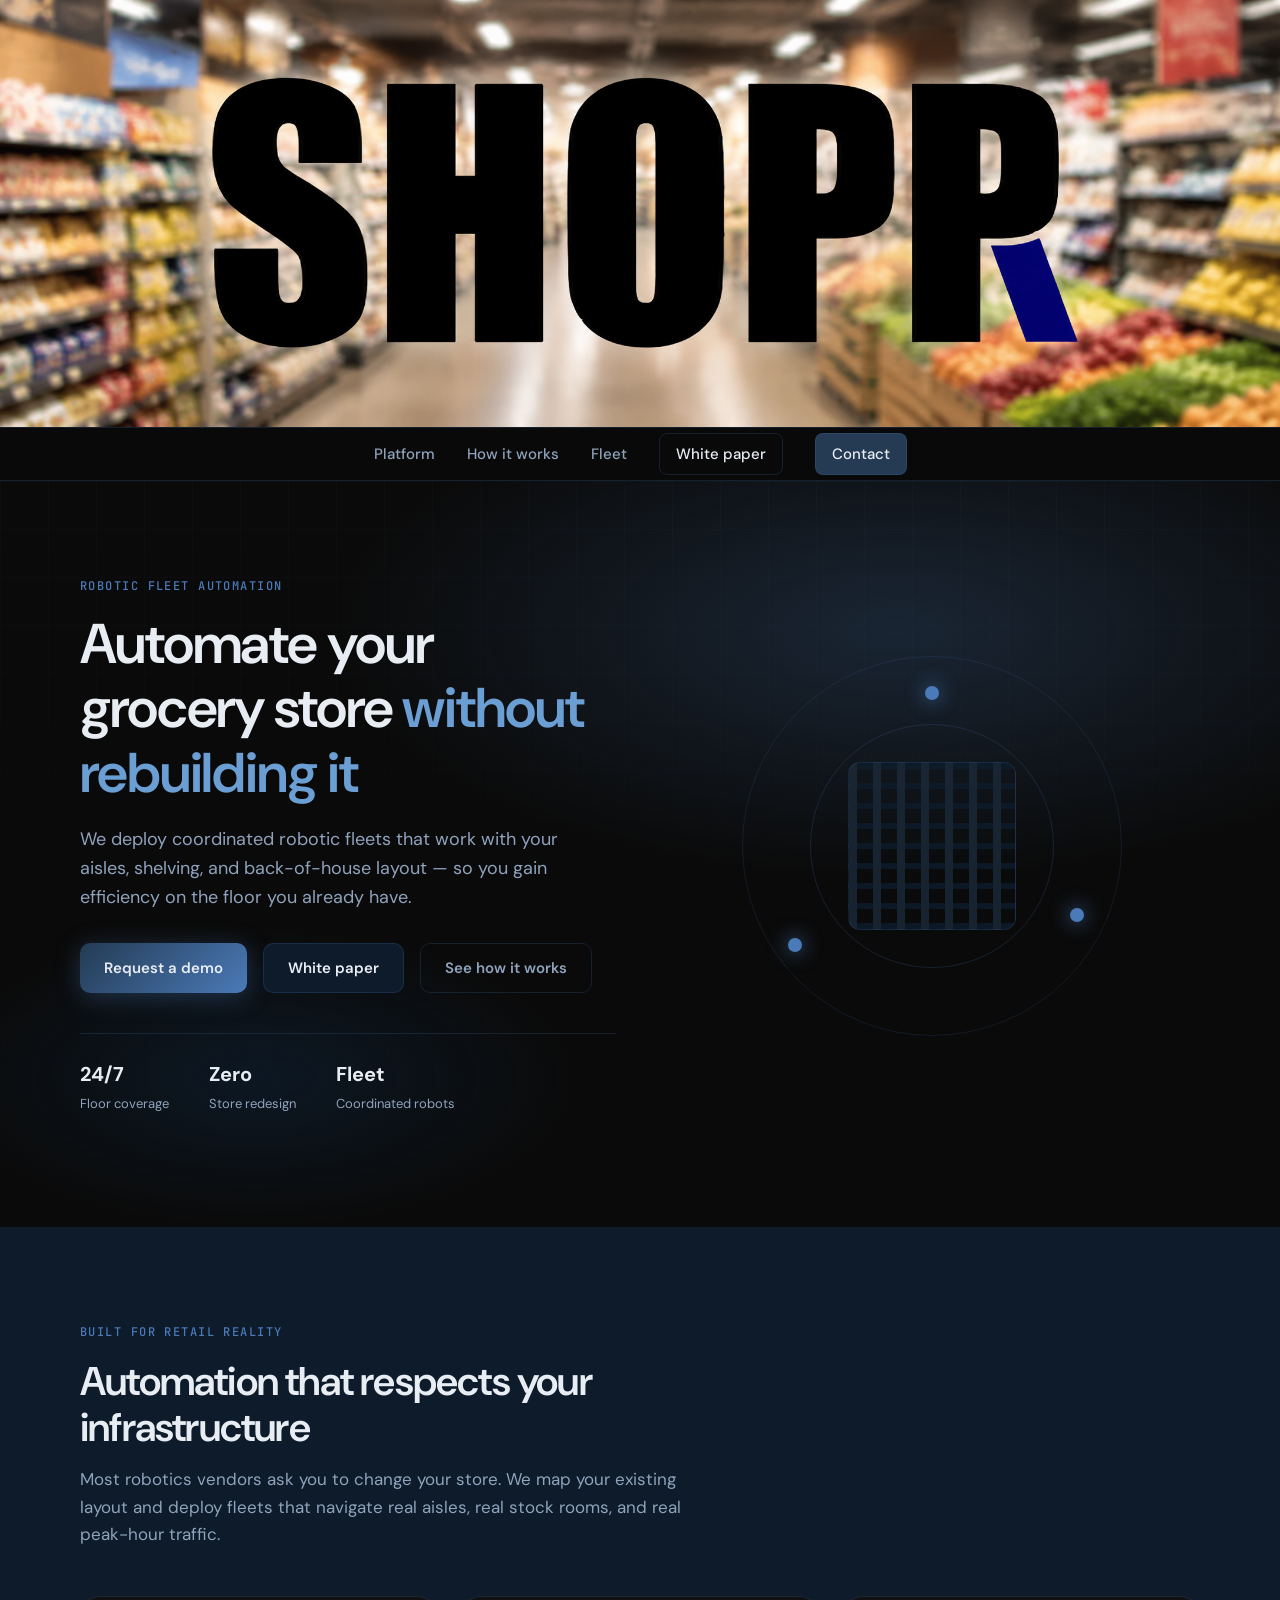
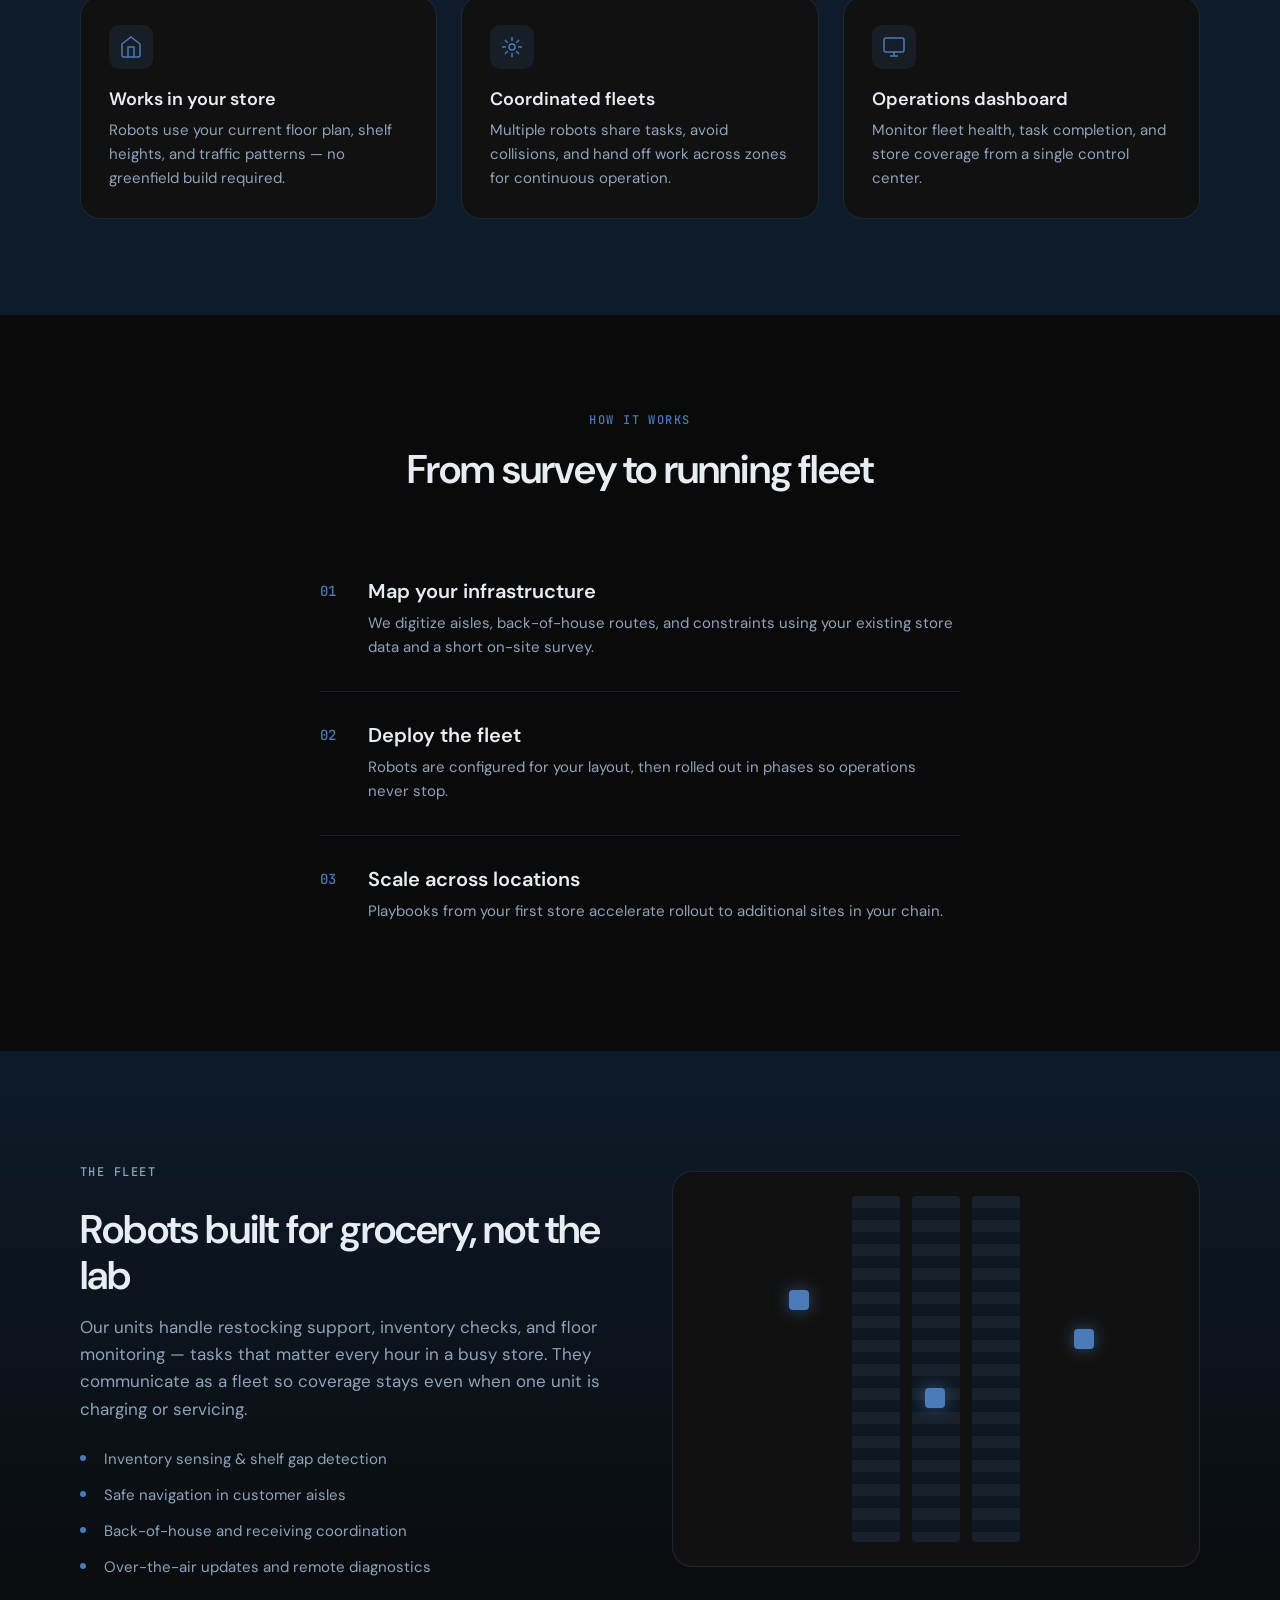
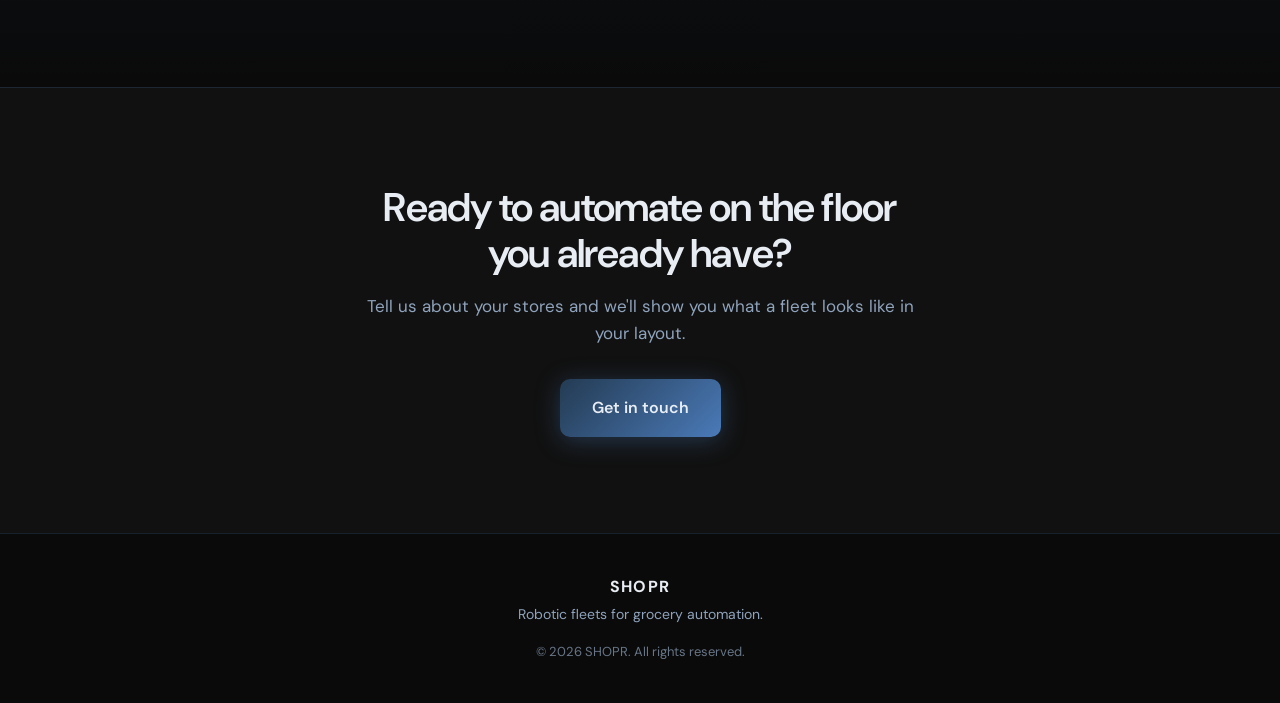
==== index.html @ 8c03ddd5 "Initial commit: SHOPR homepage" ====
<!DOCTYPE html>
<html lang="en">
<head>
  <meta charset="UTF-8" />
  <meta name="viewport" content="width=device-width, initial-scale=1.0" />
  <meta name="description" content="Robotic fleets that automate grocery stores using your existing infrastructure — no rebuild required." />
  <title>SHOPR — Grocery Automation Robotics</title>
  <link rel="preconnect" href="https://fonts.googleapis.com" />
  <link rel="preconnect" href="https://fonts.gstatic.com" crossorigin />
  <link href="https://fonts.googleapis.com/css2?family=DM+Sans:ital,opsz,wght@0,9..40,400;0,9..40,500;0,9..40,600;0,9..40,700;1,9..40,400&family=JetBrains+Mono:wght@400;500&display=swap" rel="stylesheet" />
  <link rel="stylesheet" href="styles.css" />
</head>
<body>
  <header class="site-header">
    <a href="/" class="header-banner" aria-label="SHOPR home">
      <img
        src="assets/logo-header.png"
        alt="SHOPR — grocery automation robotics"
        class="header-logo"
        width="2172"
        height="724"
      />
    </a>
    <div class="header-nav">
      <div class="header-inner">
        <nav class="main-nav" aria-label="Main navigation">
          <a href="#platform">Platform</a>
          <a href="#how-it-works">How it works</a>
          <a href="#fleet">Fleet</a>
          <a
            href="assets/shopr-whitepaper.pdf"
            class="nav-whitepaper"
            target="_blank"
            rel="noopener noreferrer"
          >White paper</a>
          <a href="#contact" class="nav-cta">Contact</a>
        </nav>
        <button type="button" class="menu-toggle" aria-label="Open menu" aria-expanded="false">
          <span></span>
          <span></span>
          <span></span>
        </button>
      </div>
    </div>
  </header>

  <main>
    <section class="hero">
      <div class="hero-grid">
        <div class="hero-content">
          <p class="eyebrow">Robotic fleet automation</p>
          <h1>Automate your grocery store <span class="highlight">without rebuilding it</span></h1>
          <p class="hero-lead">
            We deploy coordinated robotic fleets that work with your aisles, shelving, and back-of-house layout — so you gain efficiency on the floor you already have.
          </p>
          <div class="hero-actions">
            <a href="#contact" class="btn btn-primary">Request a demo</a>
            <a
              href="assets/shopr-whitepaper.pdf"
              class="btn btn-whitepaper"
              target="_blank"
              rel="noopener noreferrer"
            >White paper</a>
            <a href="#how-it-works" class="btn btn-ghost">See how it works</a>
          </div>
          <ul class="hero-stats" aria-label="Key metrics">
            <li>
              <strong>24/7</strong>
              <span>Floor coverage</span>
            </li>
            <li>
              <strong>Zero</strong>
              <span>Store redesign</span>
            </li>
            <li>
              <strong>Fleet</strong>
              <span>Coordinated robots</span>
            </li>
          </ul>
        </div>
        <div class="hero-visual" aria-hidden="true">
          <div class="hero-orbit">
            <div class="orbit-ring orbit-ring--outer"></div>
            <div class="orbit-ring orbit-ring--inner"></div>
            <div class="robot-node robot-node--1"></div>
            <div class="robot-node robot-node--2"></div>
            <div class="robot-node robot-node--3"></div>
            <div class="store-grid"></div>
          </div>
        </div>
      </div>
    </section>

    <section id="platform" class="section platform">
      <div class="container">
        <header class="section-header">
          <p class="eyebrow">Built for retail reality</p>
          <h2>Automation that respects your infrastructure</h2>
          <p class="section-lead">
            Most robotics vendors ask you to change your store. We map your existing layout and deploy fleets that navigate real aisles, real stock rooms, and real peak-hour traffic.
          </p>
        </header>
        <div class="card-grid">
          <article class="feature-card">
            <div class="card-icon" aria-hidden="true">
              <svg viewBox="0 0 24 24" fill="none" stroke="currentColor" stroke-width="1.5"><path d="M3 9l9-7 9 7v11a2 2 0 01-2 2H5a2 2 0 01-2-2z"/><polyline points="9 22 9 12 15 12 15 22"/></svg>
            </div>
            <h3>Works in your store</h3>
            <p>Robots use your current floor plan, shelf heights, and traffic patterns — no greenfield build required.</p>
          </article>
          <article class="feature-card">
            <div class="card-icon" aria-hidden="true">
              <svg viewBox="0 0 24 24" fill="none" stroke="currentColor" stroke-width="1.5"><circle cx="12" cy="12" r="3"/><path d="M12 2v4M12 18v4M4.93 4.93l2.83 2.83M16.24 16.24l2.83 2.83M2 12h4M18 12h4M4.93 19.07l2.83-2.83M16.24 7.76l2.83-2.83"/></svg>
            </div>
            <h3>Coordinated fleets</h3>
            <p>Multiple robots share tasks, avoid collisions, and hand off work across zones for continuous operation.</p>
          </article>
          <article class="feature-card">
            <div class="card-icon" aria-hidden="true">
              <svg viewBox="0 0 24 24" fill="none" stroke="currentColor" stroke-width="1.5"><rect x="2" y="3" width="20" height="14" rx="2"/><line x1="8" y1="21" x2="16" y2="21"/><line x1="12" y1="17" x2="12" y2="21"/></svg>
            </div>
            <h3>Operations dashboard</h3>
            <p>Monitor fleet health, task completion, and store coverage from a single control center.</p>
          </article>
        </div>
      </div>
    </section>

    <section id="how-it-works" class="section how-it-works">
      <div class="container">
        <header class="section-header section-header--center">
          <p class="eyebrow">How it works</p>
          <h2>From survey to running fleet</h2>
        </header>
        <ol class="steps">
          <li class="step">
            <span class="step-num">01</span>
            <div>
              <h3>Map your infrastructure</h3>
              <p>We digitize aisles, back-of-house routes, and constraints using your existing store data and a short on-site survey.</p>
            </div>
          </li>
          <li class="step">
            <span class="step-num">02</span>
            <div>
              <h3>Deploy the fleet</h3>
              <p>Robots are configured for your layout, then rolled out in phases so operations never stop.</p>
            </div>
          </li>
          <li class="step">
            <span class="step-num">03</span>
            <div>
              <h3>Scale across locations</h3>
              <p>Playbooks from your first store accelerate rollout to additional sites in your chain.</p>
            </div>
          </li>
        </ol>
      </div>
    </section>

    <section id="fleet" class="section fleet">
      <div class="container fleet-layout">
        <div class="fleet-copy">
          <p class="eyebrow">The fleet</p>
          <h2>Robots built for grocery, not the lab</h2>
          <p>
            Our units handle restocking support, inventory checks, and floor monitoring — tasks that matter every hour in a busy store. They communicate as a fleet so coverage stays even when one unit is charging or servicing.
          </p>
          <ul class="fleet-list">
            <li>Inventory sensing &amp; shelf gap detection</li>
            <li>Safe navigation in customer aisles</li>
            <li>Back-of-house and receiving coordination</li>
            <li>Over-the-air updates and remote diagnostics</li>
          </ul>
        </div>
        <div class="fleet-diagram" aria-hidden="true">
          <div class="diagram-aisle"></div>
          <div class="diagram-aisle"></div>
          <div class="diagram-aisle"></div>
          <div class="diagram-robot diagram-robot--a"></div>
          <div class="diagram-robot diagram-robot--b"></div>
          <div class="diagram-robot diagram-robot--c"></div>
        </div>
      </div>
    </section>

    <section id="contact" class="section cta">
      <div class="container cta-inner">
        <h2>Ready to automate on the floor you already have?</h2>
        <p>Tell us about your stores and we'll show you what a fleet looks like in your layout.</p>
        <a href="mailto:hello@shopr.example" class="btn btn-primary btn-lg">Get in touch</a>
      </div>
    </section>
  </main>

  <footer class="site-footer">
    <div class="container footer-inner">
      <p class="footer-brand">SHOPR</p>
      <p class="footer-tagline">Robotic fleets for grocery automation.</p>
      <p class="footer-copy">&copy; <span id="year"></span> SHOPR. All rights reserved.</p>
    </div>
  </footer>

  <script src="script.js"></script>
</body>
</html>
---- styles.css ----
/* SHOPR — black & navy robotics homepage */

:root {
  --black: #0a0a0a;
  --black-soft: #111111;
  --navy: #0d1b2a;
  --navy-mid: #1b2838;
  --navy-light: #243b53;
  --navy-glow: #2d4a6f;
  --accent: #4a7ab8;
  --accent-bright: #6b9fd4;
  --text: #e8edf4;
  --text-muted: #8fa3bc;
  --border: rgba(74, 122, 184, 0.2);
  --header-nav-height: 52px;
  --container: min(1120px, 92vw);
  --radius: 12px;
  --radius-lg: 20px;
}

*,
*::before,
*::after {
  box-sizing: border-box;
}

html {
  scroll-behavior: smooth;
}

body {
  margin: 0;
  font-family: "DM Sans", system-ui, sans-serif;
  font-size: 1.0625rem;
  line-height: 1.6;
  color: var(--text);
  background: var(--black);
  -webkit-font-smoothing: antialiased;
}

img {
  max-width: 100%;
  height: auto;
  display: block;
}

a {
  color: var(--accent-bright);
  text-decoration: none;
}

a:hover {
  text-decoration: underline;
}

.container {
  width: var(--container);
  margin-inline: auto;
}

/* Header — full-width banner logo + nav */
.site-header {
  background: var(--black);
  border-bottom: 1px solid var(--border);
}

.header-banner {
  display: block;
  width: 100%;
  background: var(--black);
  line-height: 0;
  text-decoration: none;
}

.header-banner:hover {
  text-decoration: none;
}

.header-logo {
  display: block;
  width: 100%;
  height: auto;
  aspect-ratio: 2172 / 724;
}

.header-nav {
  position: relative;
  background: rgba(10, 10, 10, 0.96);
  backdrop-filter: blur(12px);
  border-top: 1px solid var(--border);
}

.header-inner {
  display: flex;
  align-items: center;
  justify-content: center;
  gap: 1.5rem;
  max-width: var(--container);
  margin-inline: auto;
  padding: 0  clamp(1rem, 4vw, 2rem);
  min-height: var(--header-nav-height);
}

.main-nav {
  display: flex;
  align-items: center;
  gap: 2rem;
}

.main-nav a {
  color: var(--text-muted);
  font-size: 0.9375rem;
  font-weight: 500;
  text-decoration: none;
  transition: color 0.2s;
}

.main-nav a:hover {
  color: var(--text);
  text-decoration: none;
}

.main-nav .nav-whitepaper {
  color: var(--text);
  padding: 0.5rem 1rem;
  background: transparent;
  border-radius: 8px;
  border: 1px solid var(--border);
}

.main-nav .nav-whitepaper:hover {
  color: var(--text);
  background: var(--navy-mid);
  text-decoration: none;
}

.main-nav .nav-cta {
  color: var(--text);
  padding: 0.5rem 1rem;
  background: var(--navy-light);
  border-radius: 8px;
  border: 1px solid var(--border);
}

.main-nav .nav-cta:hover {
  background: var(--navy-glow);
}

.menu-toggle {
  display: none;
  flex-direction: column;
  gap: 5px;
  padding: 0.5rem;
  background: none;
  border: none;
  cursor: pointer;
}

.menu-toggle span {
  display: block;
  width: 22px;
  height: 2px;
  background: var(--text);
  border-radius: 1px;
}

/* Typography */
.eyebrow {
  font-family: "JetBrains Mono", monospace;
  font-size: 0.75rem;
  font-weight: 500;
  letter-spacing: 0.12em;
  text-transform: uppercase;
  color: var(--accent);
  margin: 0 0 1rem;
}

h1, h2, h3 {
  line-height: 1.15;
  font-weight: 600;
  margin: 0;
}

h1 {
  font-size: clamp(2.25rem, 5vw, 3.5rem);
  letter-spacing: -0.02em;
}

h2 {
  font-size: clamp(1.75rem, 3.5vw, 2.5rem);
  letter-spacing: -0.02em;
}

.highlight {
  color: var(--accent-bright);
}

/* Buttons */
.btn {
  display: inline-flex;
  align-items: center;
  justify-content: center;
  padding: 0.75rem 1.5rem;
  font-family: inherit;
  font-size: 0.9375rem;
  font-weight: 600;
  border-radius: 10px;
  text-decoration: none;
  transition: background 0.2s, transform 0.15s, box-shadow 0.2s;
  border: none;
  cursor: pointer;
}

.btn:hover {
  text-decoration: none;
  transform: translateY(-1px);
}

.btn-primary {
  background: linear-gradient(135deg, var(--navy-light) 0%, var(--accent) 100%);
  color: var(--text);
  box-shadow: 0 4px 24px rgba(74, 122, 184, 0.35);
}

.btn-primary:hover {
  box-shadow: 0 6px 32px rgba(74, 122, 184, 0.45);
}

.btn-ghost {
  background: transparent;
  color: var(--text-muted);
  border: 1px solid var(--border);
}

.btn-ghost:hover {
  color: var(--text);
  border-color: var(--navy-glow);
}

.btn-whitepaper {
  background: var(--navy);
  color: var(--text);
  border: 1px solid var(--border);
}

.btn-whitepaper:hover {
  background: var(--navy-light);
  border-color: var(--navy-glow);
}

.btn-lg {
  padding: 1rem 2rem;
  font-size: 1rem;
}

/* Hero */
.hero {
  position: relative;
  padding: clamp(3rem, 8vw, 6rem) clamp(1rem, 4vw, 2rem) clamp(4rem, 10vw, 7rem);
  background:
    radial-gradient(ellipse 80% 60% at 70% 20%, rgba(27, 40, 56, 0.9) 0%, transparent 55%),
    radial-gradient(ellipse 50% 40% at 20% 80%, rgba(13, 27, 42, 0.8) 0%, transparent 50%),
    var(--black);
  overflow: hidden;
}

.hero::before {
  content: "";
  position: absolute;
  inset: 0;
  background-image:
    linear-gradient(rgba(74, 122, 184, 0.04) 1px, transparent 1px),
    linear-gradient(90deg, rgba(74, 122, 184, 0.04) 1px, transparent 1px);
  background-size: 48px 48px;
  mask-image: linear-gradient(180deg, black 0%, transparent 85%);
  pointer-events: none;
}

.hero-grid {
  position: relative;
  display: grid;
  grid-template-columns: 1fr 1fr;
  gap: 3rem;
  align-items: center;
  max-width: var(--container);
  margin-inline: auto;
}

.hero-lead {
  font-size: 1.125rem;
  color: var(--text-muted);
  max-width: 32rem;
  margin: 1.25rem 0 2rem;
}

.hero-actions {
  display: flex;
  flex-wrap: wrap;
  gap: 1rem;
  margin-bottom: 2.5rem;
}

.hero-stats {
  display: flex;
  gap: 2.5rem;
  list-style: none;
  margin: 0;
  padding: 0;
  border-top: 1px solid var(--border);
  padding-top: 1.5rem;
}

.hero-stats li {
  display: flex;
  flex-direction: column;
  gap: 0.25rem;
}

.hero-stats strong {
  font-size: 1.25rem;
  color: var(--text);
}

.hero-stats span {
  font-size: 0.8125rem;
  color: var(--text-muted);
}

/* Hero visual */
.hero-visual {
  display: flex;
  justify-content: center;
  align-items: center;
}

.hero-orbit {
  position: relative;
  width: min(380px, 100%);
  aspect-ratio: 1;
}

.orbit-ring {
  position: absolute;
  inset: 10%;
  border: 1px solid var(--border);
  border-radius: 50%;
}

.orbit-ring--outer {
  inset: 0;
  border-color: rgba(74, 122, 184, 0.15);
  animation: spin 24s linear infinite;
}

.orbit-ring--inner {
  inset: 18%;
  animation: spin 16s linear infinite reverse;
}

.robot-node {
  position: absolute;
  width: 14px;
  height: 14px;
  background: var(--accent);
  border-radius: 50%;
  box-shadow: 0 0 20px var(--accent);
}

.robot-node--1 {
  top: 8%;
  left: 50%;
  transform: translateX(-50%);
  animation: pulse 2s ease-in-out infinite;
}

.robot-node--2 {
  bottom: 22%;
  left: 12%;
  animation: pulse 2s ease-in-out 0.4s infinite;
}

.robot-node--3 {
  bottom: 30%;
  right: 10%;
  animation: pulse 2s ease-in-out 0.8s infinite;
}

.store-grid {
  position: absolute;
  inset: 28%;
  background:
    repeating-linear-gradient(
      90deg,
      var(--navy-mid) 0,
      var(--navy-mid) 8px,
      transparent 8px,
      transparent 24px
    ),
    repeating-linear-gradient(
      0deg,
      var(--navy) 0,
      var(--navy) 6px,
      transparent 6px,
      transparent 20px
    );
  border-radius: var(--radius);
  border: 1px solid var(--border);
  opacity: 0.85;
}

@keyframes spin {
  to { transform: rotate(360deg); }
}

@keyframes pulse {
  0%, 100% { opacity: 1; transform: scale(1); }
  50% { opacity: 0.6; transform: scale(0.85); }
}

/* Sections */
.section {
  padding: clamp(4rem, 10vw, 6rem) clamp(1rem, 4vw, 2rem);
}

.section-header {
  max-width: 40rem;
  margin-bottom: 3rem;
}

.section-header--center {
  text-align: center;
  margin-inline: auto;
  margin-bottom: 3.5rem;
}

.section-lead {
  color: var(--text-muted);
  font-size: 1.0625rem;
  margin-top: 1rem;
}

.platform {
  background: var(--navy);
}

.card-grid {
  display: grid;
  grid-template-columns: repeat(3, 1fr);
  gap: 1.5rem;
}

.feature-card {
  padding: 1.75rem;
  background: var(--black-soft);
  border: 1px solid var(--border);
  border-radius: var(--radius-lg);
  transition: border-color 0.2s, transform 0.2s;
}

.feature-card:hover {
  border-color: var(--navy-glow);
  transform: translateY(-2px);
}

.card-icon {
  width: 44px;
  height: 44px;
  display: flex;
  align-items: center;
  justify-content: center;
  margin-bottom: 1.25rem;
  color: var(--accent);
  background: rgba(74, 122, 184, 0.12);
  border-radius: 10px;
}

.card-icon svg {
  width: 24px;
  height: 24px;
}

.feature-card h3 {
  font-size: 1.125rem;
  margin-bottom: 0.5rem;
}

.feature-card p {
  margin: 0;
  font-size: 0.9375rem;
  color: var(--text-muted);
}

/* Steps */
.how-it-works {
  background: var(--black);
}

.steps {
  list-style: none;
  margin: 0;
  padding: 0;
  display: grid;
  gap: 0;
  max-width: 640px;
  margin-inline: auto;
}

.step {
  display: grid;
  grid-template-columns: auto 1fr;
  gap: 1.5rem 2rem;
  padding: 2rem 0;
  border-bottom: 1px solid var(--border);
}

.step:last-child {
  border-bottom: none;
}

.step-num {
  font-family: "JetBrains Mono", monospace;
  font-size: 0.875rem;
  font-weight: 500;
  color: var(--accent);
}

.step h3 {
  font-size: 1.25rem;
  margin-bottom: 0.5rem;
}

.step p {
  margin: 0;
  color: var(--text-muted);
  font-size: 0.9375rem;
}

/* Fleet */
.fleet {
  background: linear-gradient(180deg, var(--navy) 0%, var(--black) 100%);
}

.fleet-layout {
  display: grid;
  grid-template-columns: 1fr 1fr;
  gap: 4rem;
  align-items: center;
}

.fleet-copy p {
  color: var(--text-muted);
  margin: 1rem 0 1.5rem;
}

.fleet-list {
  margin: 0;
  padding: 0;
  list-style: none;
}

.fleet-list li {
  position: relative;
  padding-left: 1.5rem;
  margin-bottom: 0.75rem;
  color: var(--text-muted);
  font-size: 0.9375rem;
}

.fleet-list li::before {
  content: "";
  position: absolute;
  left: 0;
  top: 0.55em;
  width: 6px;
  height: 6px;
  background: var(--accent);
  border-radius: 50%;
}

.fleet-diagram {
  position: relative;
  aspect-ratio: 4/3;
  background: var(--black-soft);
  border: 1px solid var(--border);
  border-radius: var(--radius-lg);
  padding: 1.5rem;
  display: flex;
  gap: 12px;
  align-items: stretch;
  justify-content: center;
}

.diagram-aisle {
  flex: 1;
  max-width: 48px;
  background: repeating-linear-gradient(
    180deg,
    var(--navy-mid) 0,
    var(--navy-mid) 12px,
    var(--navy) 12px,
    var(--navy) 24px
  );
  border-radius: 4px;
  opacity: 0.7;
}

.diagram-robot {
  position: absolute;
  width: 20px;
  height: 20px;
  background: var(--accent);
  border-radius: 4px;
  box-shadow: 0 0 16px rgba(74, 122, 184, 0.6);
}

.diagram-robot--a {
  top: 30%;
  left: 22%;
  animation: drift-a 4s ease-in-out infinite;
}

.diagram-robot--b {
  top: 55%;
  left: 48%;
  animation: drift-b 5s ease-in-out infinite;
}

.diagram-robot--c {
  top: 40%;
  right: 20%;
  animation: drift-c 4.5s ease-in-out infinite;
}

@keyframes drift-a {
  0%, 100% { transform: translate(0, 0); }
  50% { transform: translate(24px, 12px); }
}

@keyframes drift-b {
  0%, 100% { transform: translate(0, 0); }
  50% { transform: translate(-16px, -20px); }
}

@keyframes drift-c {
  0%, 100% { transform: translate(0, 0); }
  50% { transform: translate(-20px, 16px); }
}

/* CTA */
.cta {
  background: var(--black-soft);
  border-top: 1px solid var(--border);
}

.cta-inner {
  text-align: center;
  max-width: 36rem;
}

.cta-inner h2 {
  margin-bottom: 1rem;
}

.cta-inner p {
  color: var(--text-muted);
  margin-bottom: 2rem;
}

/* Footer */
.site-footer {
  padding: 2.5rem clamp(1rem, 4vw, 2rem);
  border-top: 1px solid var(--border);
  background: var(--black);
}

.footer-inner {
  text-align: center;
}

.footer-brand {
  font-size: 1rem;
  font-weight: 700;
  letter-spacing: 0.08em;
  margin: 0 0 0.25rem;
}

.footer-tagline {
  font-size: 0.875rem;
  color: var(--text-muted);
  margin: 0 0 1rem;
}

.footer-copy {
  font-size: 0.8125rem;
  color: var(--text-muted);
  opacity: 0.7;
  margin: 0;
}

/* Mobile */
@media (max-width: 900px) {
  .hero-grid,
  .fleet-layout {
    grid-template-columns: 1fr;
  }

  .hero-visual {
    order: -1;
    max-width: 320px;
    margin-inline: auto;
  }

  .card-grid {
    grid-template-columns: 1fr;
  }
}

@media (max-width: 640px) {
  .header-inner {
    justify-content: flex-end;
  }

  .main-nav {
    display: none;
    position: absolute;
    top: 100%;
    left: 0;
    right: 0;
    flex-direction: column;
    align-items: stretch;
    gap: 0;
    padding: 1rem;
    background: var(--black-soft);
    border-bottom: 1px solid var(--border);
  }

  .main-nav.is-open {
    display: flex;
  }

  .main-nav a {
    padding: 0.75rem 0;
    border-bottom: 1px solid var(--border);
  }

  .main-nav .nav-whitepaper,
  .main-nav .nav-cta {
    margin-top: 0.5rem;
    text-align: center;
  }

  .menu-toggle {
    display: flex;
  }

  .hero-stats {
    flex-direction: column;
    gap: 1rem;
  }
}
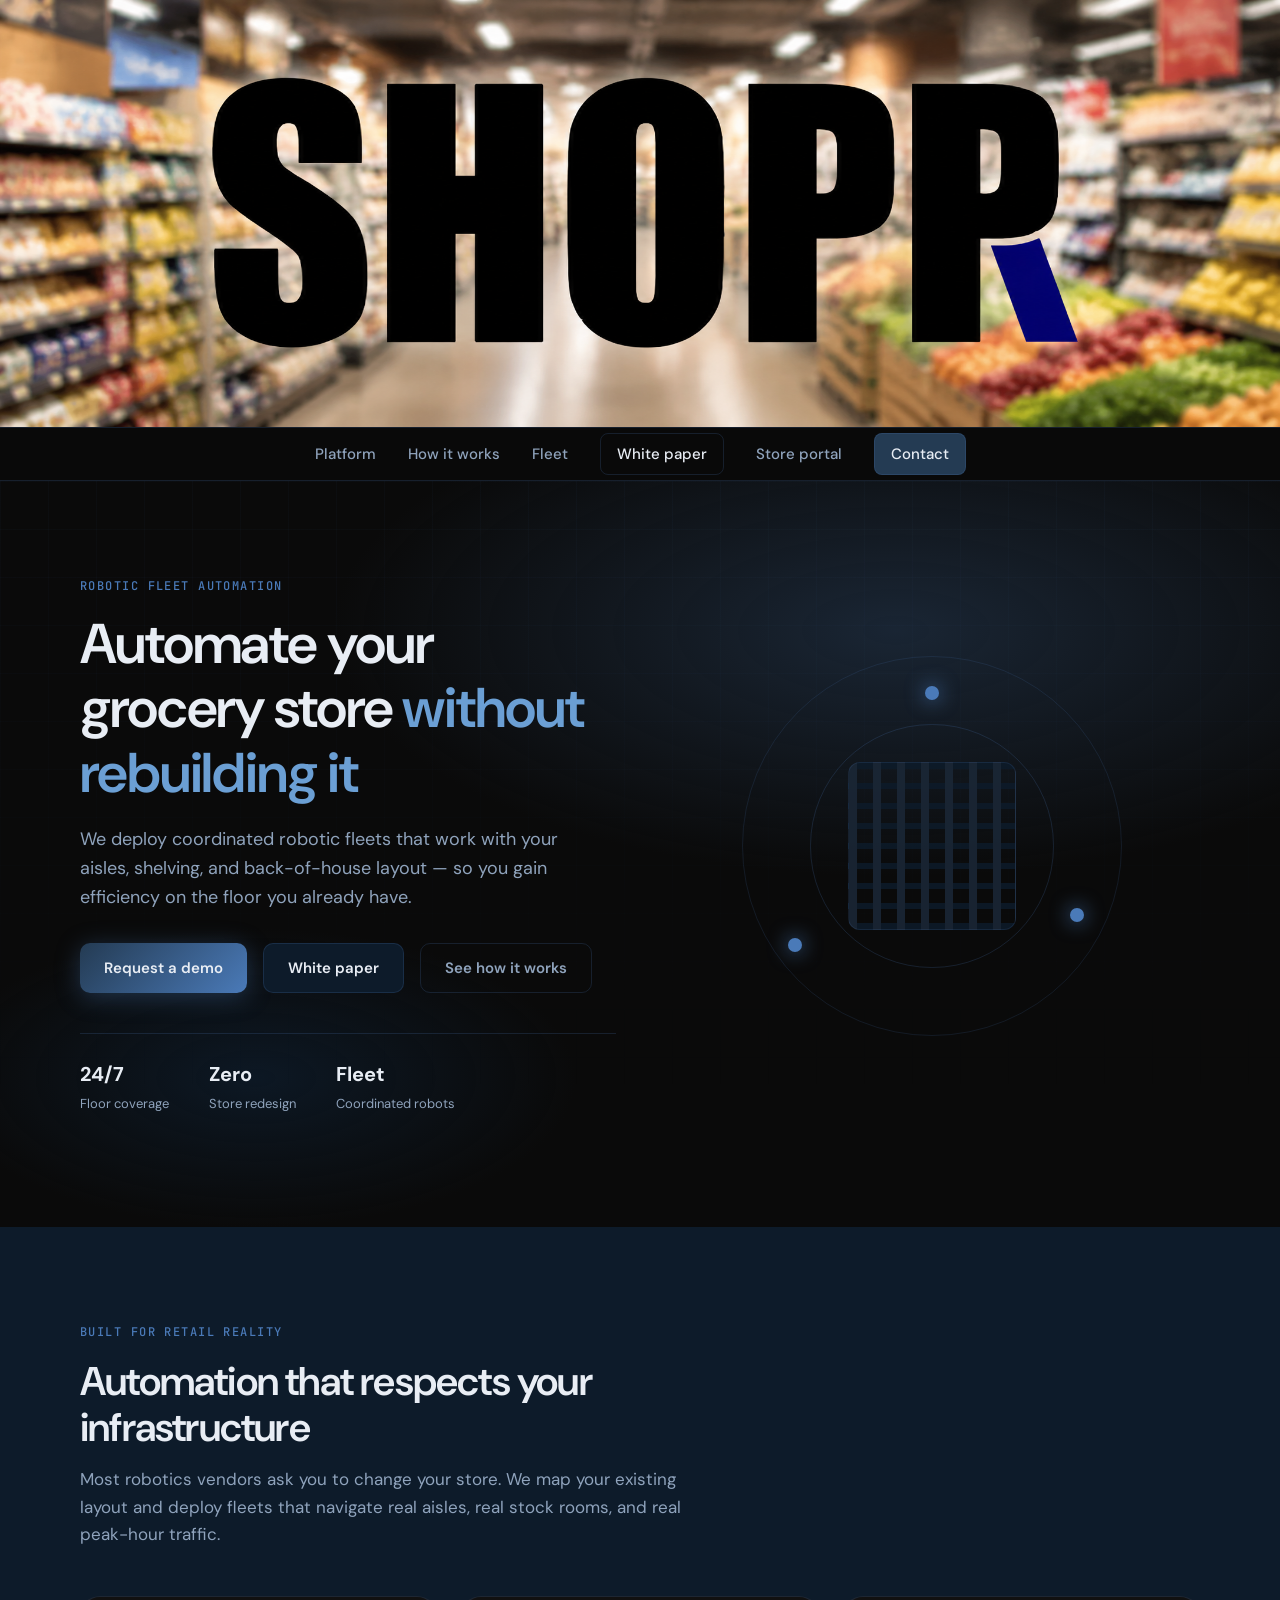
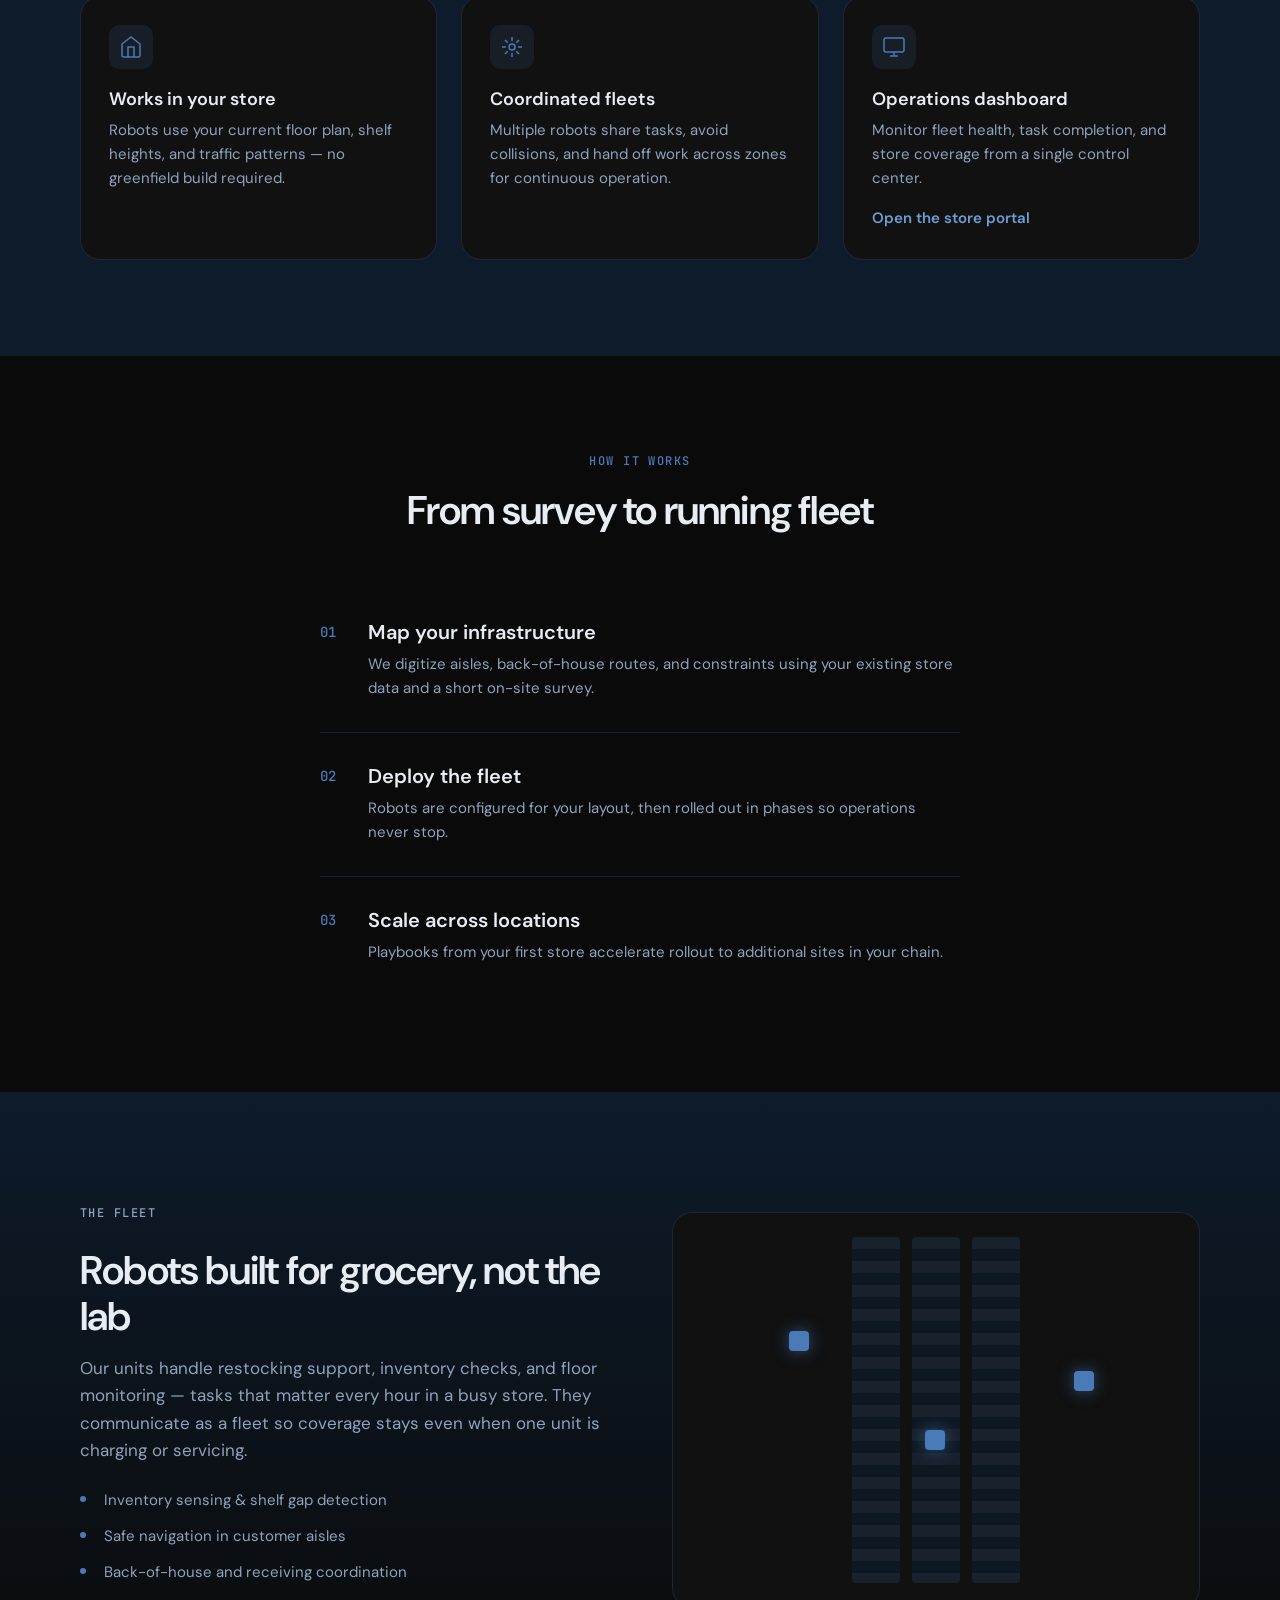
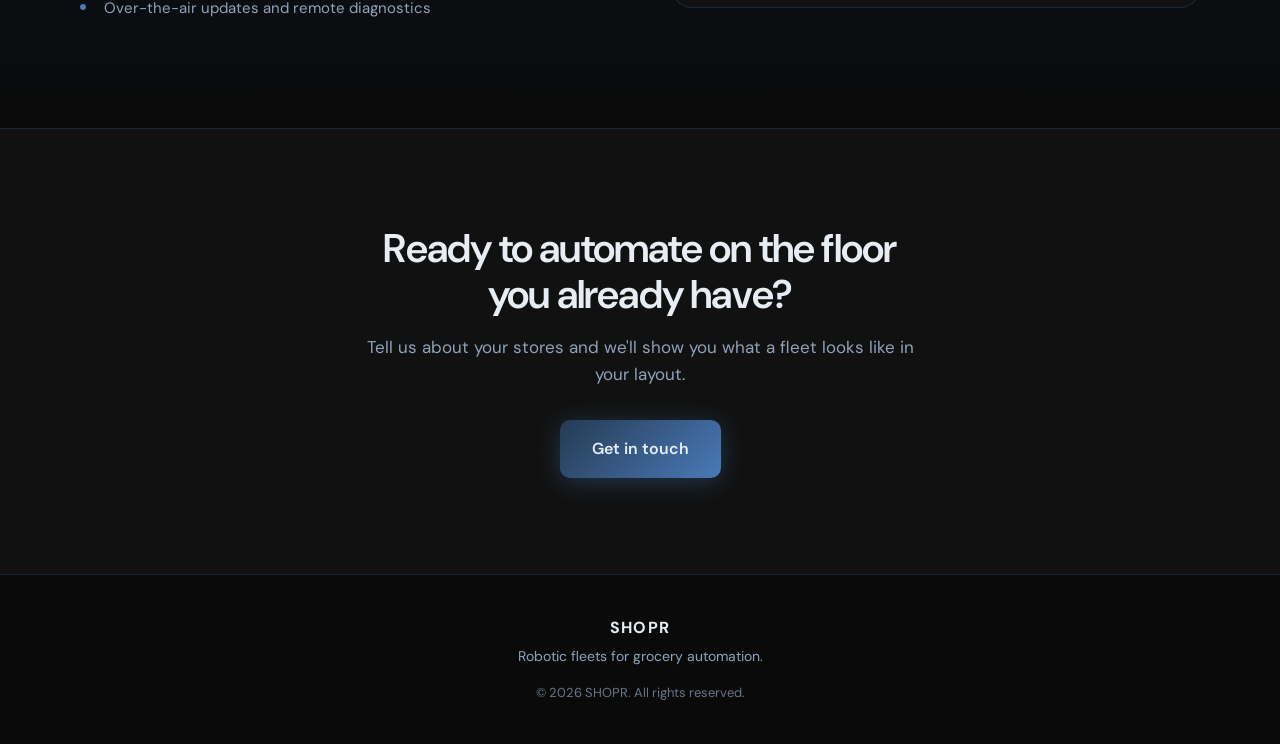
==== commit ff65783b: "Add store owner portal with live floor view and fleet control Sign-in gated portal showing a bird's-" ====
--- a/index.html
+++ b/index.html
@@ -33,6 +33,7 @@
             target="_blank"
             rel="noopener noreferrer"
           >White paper</a>
+          <a href="portal.html">Store portal</a>
           <a href="#contact" class="nav-cta">Contact</a>
         </nav>
         <button type="button" class="menu-toggle" aria-label="Open menu" aria-expanded="false">
@@ -121,6 +122,7 @@
             </div>
             <h3>Operations dashboard</h3>
             <p>Monitor fleet health, task completion, and store coverage from a single control center.</p>
+            <a href="portal.html" class="text-link">Open the store portal</a>
           </article>
         </div>
       </div>
--- a/styles.css
+++ b/styles.css
@@ -490,6 +490,13 @@
   color: var(--text-muted);
 }
 
+.feature-card .text-link {
+  display: inline-block;
+  margin-top: 1rem;
+  font-size: 0.9375rem;
+  font-weight: 600;
+}
+
 /* Steps */
 .how-it-works {
   background: var(--black);
